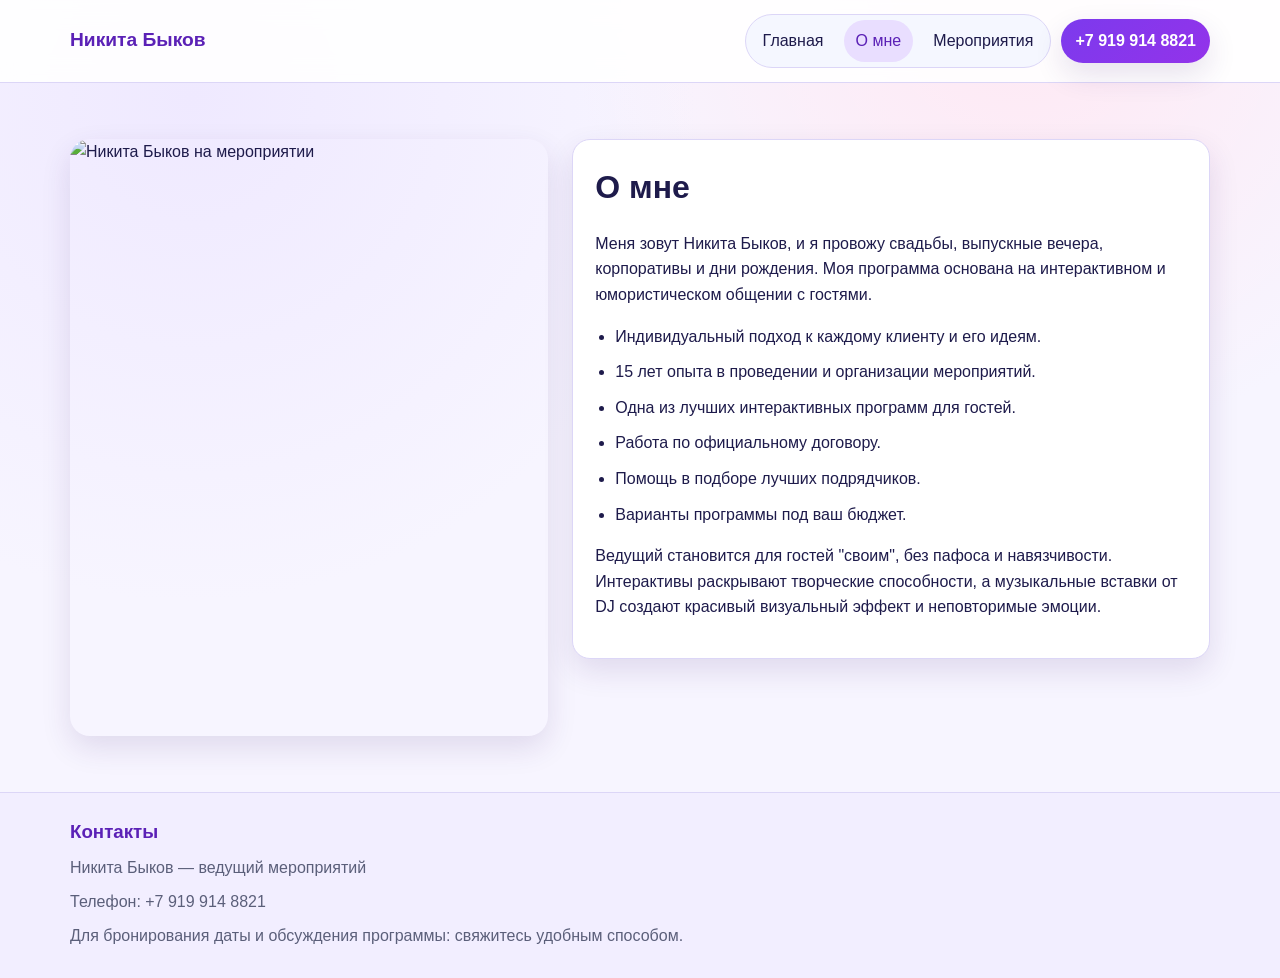
==== about.html @ 82c1de79 "first commit" ====
<!doctype html>
<html lang="ru">
  <head>
    <meta charset="UTF-8" />
    <meta name="viewport" content="width=device-width, initial-scale=1.0" />
    <title>О мне — Никита Быков</title>
    <link rel="stylesheet" href="styles.css" />
  </head>
  <body>
    <header>
      <div class="container navbar">
        <a class="logo" href="index.html">Никита Быков</a>
        <div class="nav-right">
          <nav>
            <a href="index.html">Главная</a>
            <a class="active" href="about.html">О мне</a>
            <a href="events.html">Мероприятия</a>
          </nav>
          <a class="phone-link" href="tel:+79199148821">+7 919 914 8821</a>
        </div>
      </div>
    </header>

    <main>
      <section class="container about-layout">
        <img
          class="about-photo"
          src="image/629B~1.JPG"
          alt="Никита Быков на мероприятии"
        />
        <div class="card">
          <h1 class="section-title">О мне</h1>
          <p>
            Меня зовут Никита Быков, и я провожу свадьбы, выпускные вечера,
            корпоративы и дни рождения. Моя программа основана на интерактивном
            и юмористическом общении с гостями.
          </p>
          <ul class="about-list">
            <li>Индивидуальный подход к каждому клиенту и его идеям.</li>
            <li>15 лет опыта в проведении и организации мероприятий.</li>
            <li>Одна из лучших интерактивных программ для гостей.</li>
            <li>Работа по официальному договору.</li>
            <li>Помощь в подборе лучших подрядчиков.</li>
            <li>Варианты программы под ваш бюджет.</li>
          </ul>
          <p>
            Ведущий становится для гостей "своим", без пафоса и навязчивости.
            Интерактивы раскрывают творческие способности, а музыкальные вставки
            от DJ создают красивый визуальный эффект и неповторимые эмоции.
          </p>
        </div>
      </section>
    </main>

    <footer>
      <div class="container footer-grid">
        <h3 class="footer-title">Контакты</h3>
        <p class="footer-note">Никита Быков — ведущий мероприятий</p>
        <p class="footer-note">Телефон: <a href="tel:+79199148821">+7 919 914 8821</a></p>
        <p class="footer-note">Для бронирования даты и обсуждения программы: свяжитесь удобным способом.</p>
      </div>
    </footer>
  </body>
</html>
---- styles.css ----
:root {
  --bg: #f7f5ff;
  --surface: #ffffff;
  --surface-soft: #f5f7ff;
  --text: #1e1b4b;
  --muted: #5b5f7a;
  --accent: #7c3aed;
  --accent-dark: #5b21b6;
  --border: #dcd6f7;
  --shadow: 0 12px 30px rgba(60, 25, 110, 0.12);
}

* {
  box-sizing: border-box;
}

body {
  margin: 0;
  font-family: "Segoe UI", Tahoma, sans-serif;
  background:
    radial-gradient(circle at 15% 10%, #efe9ff 0, transparent 36%),
    radial-gradient(circle at 80% 0%, #ffe8f3 0, transparent 32%),
    var(--bg);
  color: var(--text);
  line-height: 1.6;
}

a {
  color: inherit;
  text-decoration: none;
}

.container {
  width: min(1140px, 92%);
  margin: 0 auto;
}

header {
  position: sticky;
  top: 0;
  z-index: 20;
  border-bottom: 1px solid var(--border);
  background: rgba(255, 255, 255, 0.9);
  backdrop-filter: blur(12px);
}

.navbar {
  display: flex;
  align-items: center;
  justify-content: space-between;
  gap: 12px;
  padding: 14px 0;
}

.logo {
  font-size: 1.2rem;
  font-weight: 700;
  color: var(--accent-dark);
}

.nav-right {
  display: flex;
  align-items: center;
  gap: 10px;
}

nav {
  display: flex;
  gap: 8px;
  background: var(--surface-soft);
  border: 1px solid var(--border);
  border-radius: 999px;
  padding: 5px;
}

nav a {
  padding: 8px 12px;
  border-radius: 999px;
  transition: all 0.2s ease;
}

nav a:hover,
nav a.active {
  background: #e9deff;
  color: var(--accent-dark);
}

.phone-link {
  display: inline-flex;
  align-items: center;
  gap: 6px;
  background: linear-gradient(135deg, var(--accent), #9333ea);
  color: #fff;
  border-radius: 999px;
  padding: 9px 14px;
  font-weight: 600;
  box-shadow: var(--shadow);
}

main {
  padding: 56px 0;
  min-height: calc(100vh - 220px);
}

.hero {
  display: grid;
  grid-template-columns: 1.15fr 1fr;
  gap: 32px;
  align-items: center;
}

.hero img,
.about-photo,
.event-card img {
  width: 100%;
  border-radius: 20px;
  object-fit: cover;
  box-shadow: var(--shadow);
}

.hero img,
.about-photo {
  aspect-ratio: 4 / 5;
}

.hero h1 {
  margin-top: 0;
  margin-bottom: 14px;
  font-size: clamp(1.9rem, 3.8vw, 3.1rem);
  line-height: 1.15;
}

.lead {
  color: var(--muted);
  font-size: 1.08rem;
}

.btn {
  display: inline-block;
  margin-top: 8px;
  background: linear-gradient(135deg, var(--accent), #9333ea);
  color: #fff;
  padding: 12px 20px;
  border-radius: 12px;
  font-weight: 700;
  transition: transform 0.2s ease;
  box-shadow: var(--shadow);
}

.btn:hover {
  transform: translateY(-2px);
}

.section-title {
  margin: 0 0 18px;
  font-size: 2rem;
}

.card {
  background: var(--surface);
  border: 1px solid var(--border);
  border-radius: 18px;
  padding: 22px;
  box-shadow: var(--shadow);
}

.features {
  display: grid;
  grid-template-columns: repeat(auto-fit, minmax(230px, 1fr));
  gap: 14px;
  margin-top: 20px;
}

.features .card {
  padding: 18px;
}

.about-layout {
  display: grid;
  grid-template-columns: 0.9fr 1.2fr;
  gap: 24px;
  align-items: start;
}

.about-list {
  margin: 0;
  padding-left: 20px;
}

.about-list li {
  margin-bottom: 10px;
}

.filter-bar {
  display: flex;
  flex-wrap: wrap;
  gap: 10px;
  margin-bottom: 22px;
}

.filter-btn {
  border: 1px solid var(--border);
  background: var(--surface);
  color: var(--text);
  padding: 10px 15px;
  border-radius: 999px;
  cursor: pointer;
  font-size: 0.96rem;
}

.filter-btn.active {
  background: var(--accent);
  color: #fff;
  border-color: var(--accent);
}

.events-grid {
  display: grid;
  grid-template-columns: repeat(auto-fit, minmax(250px, 1fr));
  gap: 16px;
  align-items: stretch;
}

.event-card {
  display: flex;
  flex-direction: column;
  background: var(--surface);
  border: 1px solid var(--border);
  border-radius: 16px;
  overflow: hidden;
  box-shadow: var(--shadow);
}

.event-card img {
  aspect-ratio: 4 / 3;
  height: auto;
  object-position: center;
  display: block;
}

.event-card .content {
  display: flex;
  flex-direction: column;
  gap: 6px;
  padding: 16px;
  flex: 1;
}

.event-tag {
  color: var(--accent-dark);
  font-size: 0.92rem;
  font-weight: 700;
  margin-bottom: 6px;
}

.event-card h3 {
  margin: 0;
  min-height: 52px;
}

.event-card p {
  margin: 0;
  color: var(--muted);
  flex: 1;
}

footer {
  border-top: 1px solid var(--border);
  background: #f2eeff;
  padding: 24px 0 30px;
}

.footer-grid {
  display: grid;
  gap: 8px;
}

.footer-title {
  margin: 0;
  color: var(--accent-dark);
}

.footer-note {
  margin: 0;
  color: var(--muted);
}

@media (max-width: 980px) {
  .navbar {
    align-items: flex-start;
    flex-direction: column;
  }

  .nav-right {
    width: 100%;
    justify-content: space-between;
  }

  nav {
    flex-wrap: wrap;
    border-radius: 16px;
  }
}

@media (max-width: 800px) {
  main {
    padding: 38px 0;
  }

  .hero,
  .about-layout {
    grid-template-columns: 1fr;
  }

  .hero img {
    max-height: 420px;
  }
}

@media (max-width: 560px) {
  .logo {
    font-size: 1.05rem;
  }

  .nav-right {
    flex-direction: column;
    align-items: stretch;
  }

  nav {
    justify-content: center;
  }

  nav a {
    flex: 1;
    text-align: center;
  }

  .phone-link {
    justify-content: center;
  }

  .section-title {
    font-size: 1.6rem;
  }
}
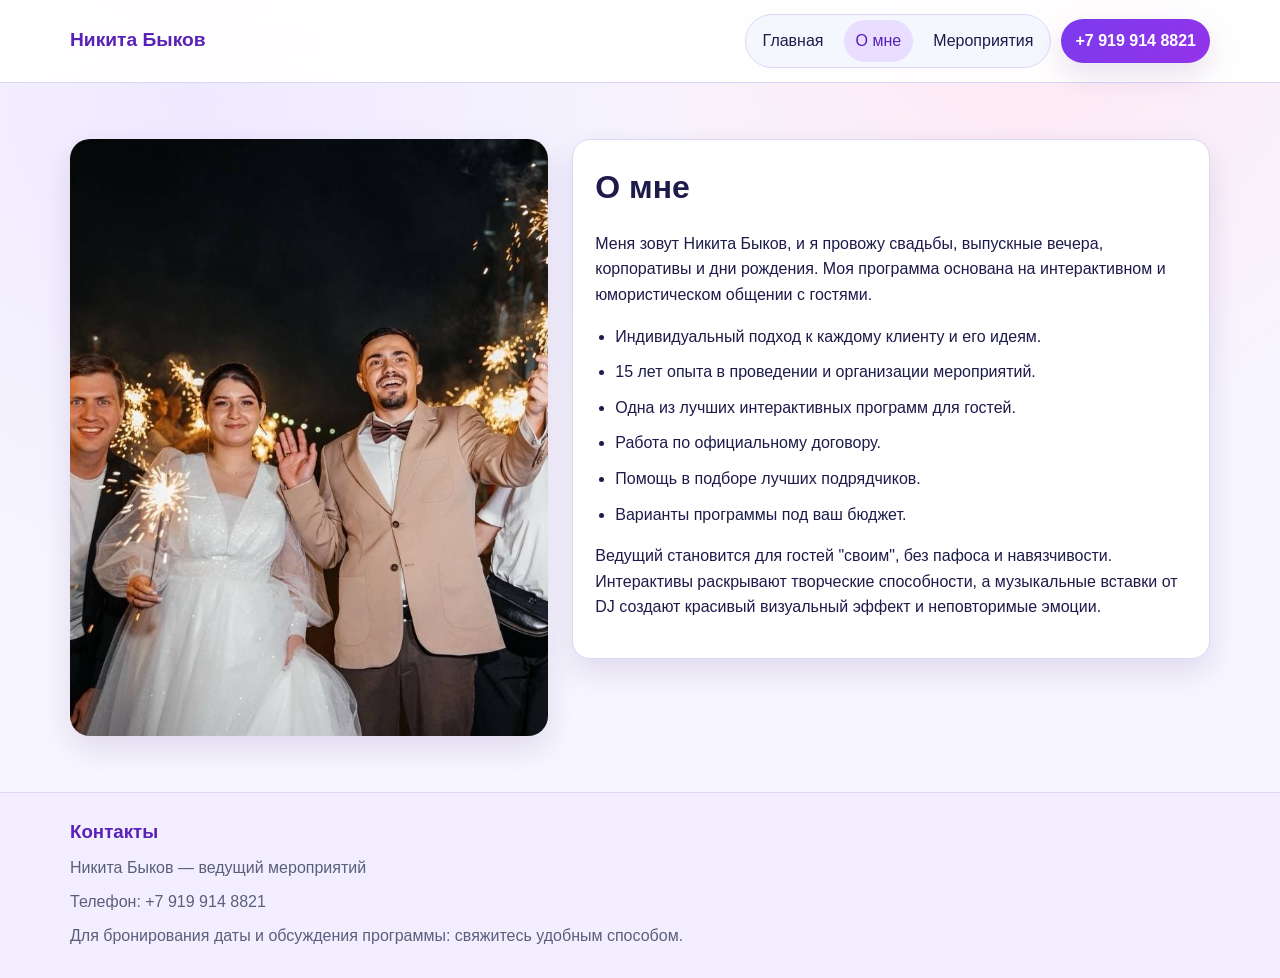
==== commit e2e733f2: "Update image paths after file renaming. Switch site pages to the new English image filenames so all " ====
--- a/about.html
+++ b/about.html
@@ -1,64 +1,64 @@
-<!doctype html>
-<html lang="ru">
-  <head>
-    <meta charset="UTF-8" />
-    <meta name="viewport" content="width=device-width, initial-scale=1.0" />
-    <title>О мне — Никита Быков</title>
-    <link rel="stylesheet" href="styles.css" />
-  </head>
-  <body>
-    <header>
-      <div class="container navbar">
-        <a class="logo" href="index.html">Никита Быков</a>
-        <div class="nav-right">
-          <nav>
-            <a href="index.html">Главная</a>
-            <a class="active" href="about.html">О мне</a>
-            <a href="events.html">Мероприятия</a>
-          </nav>
-          <a class="phone-link" href="tel:+79199148821">+7 919 914 8821</a>
-        </div>
-      </div>
-    </header>
-
-    <main>
-      <section class="container about-layout">
-        <img
-          class="about-photo"
-          src="image/629B~1.JPG"
-          alt="Никита Быков на мероприятии"
-        />
-        <div class="card">
-          <h1 class="section-title">О мне</h1>
-          <p>
-            Меня зовут Никита Быков, и я провожу свадьбы, выпускные вечера,
-            корпоративы и дни рождения. Моя программа основана на интерактивном
-            и юмористическом общении с гостями.
-          </p>
-          <ul class="about-list">
-            <li>Индивидуальный подход к каждому клиенту и его идеям.</li>
-            <li>15 лет опыта в проведении и организации мероприятий.</li>
-            <li>Одна из лучших интерактивных программ для гостей.</li>
-            <li>Работа по официальному договору.</li>
-            <li>Помощь в подборе лучших подрядчиков.</li>
-            <li>Варианты программы под ваш бюджет.</li>
-          </ul>
-          <p>
-            Ведущий становится для гостей "своим", без пафоса и навязчивости.
-            Интерактивы раскрывают творческие способности, а музыкальные вставки
-            от DJ создают красивый визуальный эффект и неповторимые эмоции.
-          </p>
-        </div>
-      </section>
-    </main>
-
-    <footer>
-      <div class="container footer-grid">
-        <h3 class="footer-title">Контакты</h3>
-        <p class="footer-note">Никита Быков — ведущий мероприятий</p>
-        <p class="footer-note">Телефон: <a href="tel:+79199148821">+7 919 914 8821</a></p>
-        <p class="footer-note">Для бронирования даты и обсуждения программы: свяжитесь удобным способом.</p>
-      </div>
-    </footer>
-  </body>
-</html>
+<!doctype html>
+<html lang="ru">
+  <head>
+    <meta charset="UTF-8" />
+    <meta name="viewport" content="width=device-width, initial-scale=1.0" />
+    <title>О мне — Никита Быков</title>
+    <link rel="stylesheet" href="styles.css" />
+  </head>
+  <body>
+    <header>
+      <div class="container navbar">
+        <a class="logo" href="index.html">Никита Быков</a>
+        <div class="nav-right">
+          <nav>
+            <a href="index.html">Главная</a>
+            <a class="active" href="about.html">О мне</a>
+            <a href="events.html">Мероприятия</a>
+          </nav>
+          <a class="phone-link" href="tel:+79199148821">+7 919 914 8821</a>
+        </div>
+      </div>
+    </header>
+
+    <main>
+      <section class="container about-layout">
+        <img
+          class="about-photo"
+          src="image/wedding.jpg"
+          alt="Никита Быков на мероприятии"
+        />
+        <div class="card">
+          <h1 class="section-title">О мне</h1>
+          <p>
+            Меня зовут Никита Быков, и я провожу свадьбы, выпускные вечера,
+            корпоративы и дни рождения. Моя программа основана на интерактивном
+            и юмористическом общении с гостями.
+          </p>
+          <ul class="about-list">
+            <li>Индивидуальный подход к каждому клиенту и его идеям.</li>
+            <li>15 лет опыта в проведении и организации мероприятий.</li>
+            <li>Одна из лучших интерактивных программ для гостей.</li>
+            <li>Работа по официальному договору.</li>
+            <li>Помощь в подборе лучших подрядчиков.</li>
+            <li>Варианты программы под ваш бюджет.</li>
+          </ul>
+          <p>
+            Ведущий становится для гостей "своим", без пафоса и навязчивости.
+            Интерактивы раскрывают творческие способности, а музыкальные вставки
+            от DJ создают красивый визуальный эффект и неповторимые эмоции.
+          </p>
+        </div>
+      </section>
+    </main>
+
+    <footer>
+      <div class="container footer-grid">
+        <h3 class="footer-title">Контакты</h3>
+        <p class="footer-note">Никита Быков — ведущий мероприятий</p>
+        <p class="footer-note">Телефон: <a href="tel:+79199148821">+7 919 914 8821</a></p>
+        <p class="footer-note">Для бронирования даты и обсуждения программы: свяжитесь удобным способом.</p>
+      </div>
+    </footer>
+  </body>
+</html>
--- a/styles.css
+++ b/styles.css
@@ -1,346 +1,346 @@
-:root {
-  --bg: #f7f5ff;
-  --surface: #ffffff;
-  --surface-soft: #f5f7ff;
-  --text: #1e1b4b;
-  --muted: #5b5f7a;
-  --accent: #7c3aed;
-  --accent-dark: #5b21b6;
-  --border: #dcd6f7;
-  --shadow: 0 12px 30px rgba(60, 25, 110, 0.12);
-}
-
-* {
-  box-sizing: border-box;
-}
-
-body {
-  margin: 0;
-  font-family: "Segoe UI", Tahoma, sans-serif;
-  background:
-    radial-gradient(circle at 15% 10%, #efe9ff 0, transparent 36%),
-    radial-gradient(circle at 80% 0%, #ffe8f3 0, transparent 32%),
-    var(--bg);
-  color: var(--text);
-  line-height: 1.6;
-}
-
-a {
-  color: inherit;
-  text-decoration: none;
-}
-
-.container {
-  width: min(1140px, 92%);
-  margin: 0 auto;
-}
-
-header {
-  position: sticky;
-  top: 0;
-  z-index: 20;
-  border-bottom: 1px solid var(--border);
-  background: rgba(255, 255, 255, 0.9);
-  backdrop-filter: blur(12px);
-}
-
-.navbar {
-  display: flex;
-  align-items: center;
-  justify-content: space-between;
-  gap: 12px;
-  padding: 14px 0;
-}
-
-.logo {
-  font-size: 1.2rem;
-  font-weight: 700;
-  color: var(--accent-dark);
-}
-
-.nav-right {
-  display: flex;
-  align-items: center;
-  gap: 10px;
-}
-
-nav {
-  display: flex;
-  gap: 8px;
-  background: var(--surface-soft);
-  border: 1px solid var(--border);
-  border-radius: 999px;
-  padding: 5px;
-}
-
-nav a {
-  padding: 8px 12px;
-  border-radius: 999px;
-  transition: all 0.2s ease;
-}
-
-nav a:hover,
-nav a.active {
-  background: #e9deff;
-  color: var(--accent-dark);
-}
-
-.phone-link {
-  display: inline-flex;
-  align-items: center;
-  gap: 6px;
-  background: linear-gradient(135deg, var(--accent), #9333ea);
-  color: #fff;
-  border-radius: 999px;
-  padding: 9px 14px;
-  font-weight: 600;
-  box-shadow: var(--shadow);
-}
-
-main {
-  padding: 56px 0;
-  min-height: calc(100vh - 220px);
-}
-
-.hero {
-  display: grid;
-  grid-template-columns: 1.15fr 1fr;
-  gap: 32px;
-  align-items: center;
-}
-
-.hero img,
-.about-photo,
-.event-card img {
-  width: 100%;
-  border-radius: 20px;
-  object-fit: cover;
-  box-shadow: var(--shadow);
-}
-
-.hero img,
-.about-photo {
-  aspect-ratio: 4 / 5;
-}
-
-.hero h1 {
-  margin-top: 0;
-  margin-bottom: 14px;
-  font-size: clamp(1.9rem, 3.8vw, 3.1rem);
-  line-height: 1.15;
-}
-
-.lead {
-  color: var(--muted);
-  font-size: 1.08rem;
-}
-
-.btn {
-  display: inline-block;
-  margin-top: 8px;
-  background: linear-gradient(135deg, var(--accent), #9333ea);
-  color: #fff;
-  padding: 12px 20px;
-  border-radius: 12px;
-  font-weight: 700;
-  transition: transform 0.2s ease;
-  box-shadow: var(--shadow);
-}
-
-.btn:hover {
-  transform: translateY(-2px);
-}
-
-.section-title {
-  margin: 0 0 18px;
-  font-size: 2rem;
-}
-
-.card {
-  background: var(--surface);
-  border: 1px solid var(--border);
-  border-radius: 18px;
-  padding: 22px;
-  box-shadow: var(--shadow);
-}
-
-.features {
-  display: grid;
-  grid-template-columns: repeat(auto-fit, minmax(230px, 1fr));
-  gap: 14px;
-  margin-top: 20px;
-}
-
-.features .card {
-  padding: 18px;
-}
-
-.about-layout {
-  display: grid;
-  grid-template-columns: 0.9fr 1.2fr;
-  gap: 24px;
-  align-items: start;
-}
-
-.about-list {
-  margin: 0;
-  padding-left: 20px;
-}
-
-.about-list li {
-  margin-bottom: 10px;
-}
-
-.filter-bar {
-  display: flex;
-  flex-wrap: wrap;
-  gap: 10px;
-  margin-bottom: 22px;
-}
-
-.filter-btn {
-  border: 1px solid var(--border);
-  background: var(--surface);
-  color: var(--text);
-  padding: 10px 15px;
-  border-radius: 999px;
-  cursor: pointer;
-  font-size: 0.96rem;
-}
-
-.filter-btn.active {
-  background: var(--accent);
-  color: #fff;
-  border-color: var(--accent);
-}
-
-.events-grid {
-  display: grid;
-  grid-template-columns: repeat(auto-fit, minmax(250px, 1fr));
-  gap: 16px;
-  align-items: stretch;
-}
-
-.event-card {
-  display: flex;
-  flex-direction: column;
-  background: var(--surface);
-  border: 1px solid var(--border);
-  border-radius: 16px;
-  overflow: hidden;
-  box-shadow: var(--shadow);
-}
-
-.event-card img {
-  aspect-ratio: 4 / 3;
-  height: auto;
-  object-position: center;
-  display: block;
-}
-
-.event-card .content {
-  display: flex;
-  flex-direction: column;
-  gap: 6px;
-  padding: 16px;
-  flex: 1;
-}
-
-.event-tag {
-  color: var(--accent-dark);
-  font-size: 0.92rem;
-  font-weight: 700;
-  margin-bottom: 6px;
-}
-
-.event-card h3 {
-  margin: 0;
-  min-height: 52px;
-}
-
-.event-card p {
-  margin: 0;
-  color: var(--muted);
-  flex: 1;
-}
-
-footer {
-  border-top: 1px solid var(--border);
-  background: #f2eeff;
-  padding: 24px 0 30px;
-}
-
-.footer-grid {
-  display: grid;
-  gap: 8px;
-}
-
-.footer-title {
-  margin: 0;
-  color: var(--accent-dark);
-}
-
-.footer-note {
-  margin: 0;
-  color: var(--muted);
-}
-
-@media (max-width: 980px) {
-  .navbar {
-    align-items: flex-start;
-    flex-direction: column;
-  }
-
-  .nav-right {
-    width: 100%;
-    justify-content: space-between;
-  }
-
-  nav {
-    flex-wrap: wrap;
-    border-radius: 16px;
-  }
-}
-
-@media (max-width: 800px) {
-  main {
-    padding: 38px 0;
-  }
-
-  .hero,
-  .about-layout {
-    grid-template-columns: 1fr;
-  }
-
-  .hero img {
-    max-height: 420px;
-  }
-}
-
-@media (max-width: 560px) {
-  .logo {
-    font-size: 1.05rem;
-  }
-
-  .nav-right {
-    flex-direction: column;
-    align-items: stretch;
-  }
-
-  nav {
-    justify-content: center;
-  }
-
-  nav a {
-    flex: 1;
-    text-align: center;
-  }
-
-  .phone-link {
-    justify-content: center;
-  }
-
-  .section-title {
-    font-size: 1.6rem;
-  }
-}
+:root {
+  --bg: #f7f5ff;
+  --surface: #ffffff;
+  --surface-soft: #f5f7ff;
+  --text: #1e1b4b;
+  --muted: #5b5f7a;
+  --accent: #7c3aed;
+  --accent-dark: #5b21b6;
+  --border: #dcd6f7;
+  --shadow: 0 12px 30px rgba(60, 25, 110, 0.12);
+}
+
+* {
+  box-sizing: border-box;
+}
+
+body {
+  margin: 0;
+  font-family: "Segoe UI", Tahoma, sans-serif;
+  background:
+    radial-gradient(circle at 15% 10%, #efe9ff 0, transparent 36%),
+    radial-gradient(circle at 80% 0%, #ffe8f3 0, transparent 32%),
+    var(--bg);
+  color: var(--text);
+  line-height: 1.6;
+}
+
+a {
+  color: inherit;
+  text-decoration: none;
+}
+
+.container {
+  width: min(1140px, 92%);
+  margin: 0 auto;
+}
+
+header {
+  position: sticky;
+  top: 0;
+  z-index: 20;
+  border-bottom: 1px solid var(--border);
+  background: rgba(255, 255, 255, 0.9);
+  backdrop-filter: blur(12px);
+}
+
+.navbar {
+  display: flex;
+  align-items: center;
+  justify-content: space-between;
+  gap: 12px;
+  padding: 14px 0;
+}
+
+.logo {
+  font-size: 1.2rem;
+  font-weight: 700;
+  color: var(--accent-dark);
+}
+
+.nav-right {
+  display: flex;
+  align-items: center;
+  gap: 10px;
+}
+
+nav {
+  display: flex;
+  gap: 8px;
+  background: var(--surface-soft);
+  border: 1px solid var(--border);
+  border-radius: 999px;
+  padding: 5px;
+}
+
+nav a {
+  padding: 8px 12px;
+  border-radius: 999px;
+  transition: all 0.2s ease;
+}
+
+nav a:hover,
+nav a.active {
+  background: #e9deff;
+  color: var(--accent-dark);
+}
+
+.phone-link {
+  display: inline-flex;
+  align-items: center;
+  gap: 6px;
+  background: linear-gradient(135deg, var(--accent), #9333ea);
+  color: #fff;
+  border-radius: 999px;
+  padding: 9px 14px;
+  font-weight: 600;
+  box-shadow: var(--shadow);
+}
+
+main {
+  padding: 56px 0;
+  min-height: calc(100vh - 220px);
+}
+
+.hero {
+  display: grid;
+  grid-template-columns: 1.15fr 1fr;
+  gap: 32px;
+  align-items: center;
+}
+
+.hero img,
+.about-photo,
+.event-card img {
+  width: 100%;
+  border-radius: 20px;
+  object-fit: cover;
+  box-shadow: var(--shadow);
+}
+
+.hero img,
+.about-photo {
+  aspect-ratio: 4 / 5;
+}
+
+.hero h1 {
+  margin-top: 0;
+  margin-bottom: 14px;
+  font-size: clamp(1.9rem, 3.8vw, 3.1rem);
+  line-height: 1.15;
+}
+
+.lead {
+  color: var(--muted);
+  font-size: 1.08rem;
+}
+
+.btn {
+  display: inline-block;
+  margin-top: 8px;
+  background: linear-gradient(135deg, var(--accent), #9333ea);
+  color: #fff;
+  padding: 12px 20px;
+  border-radius: 12px;
+  font-weight: 700;
+  transition: transform 0.2s ease;
+  box-shadow: var(--shadow);
+}
+
+.btn:hover {
+  transform: translateY(-2px);
+}
+
+.section-title {
+  margin: 0 0 18px;
+  font-size: 2rem;
+}
+
+.card {
+  background: var(--surface);
+  border: 1px solid var(--border);
+  border-radius: 18px;
+  padding: 22px;
+  box-shadow: var(--shadow);
+}
+
+.features {
+  display: grid;
+  grid-template-columns: repeat(auto-fit, minmax(230px, 1fr));
+  gap: 14px;
+  margin-top: 20px;
+}
+
+.features .card {
+  padding: 18px;
+}
+
+.about-layout {
+  display: grid;
+  grid-template-columns: 0.9fr 1.2fr;
+  gap: 24px;
+  align-items: start;
+}
+
+.about-list {
+  margin: 0;
+  padding-left: 20px;
+}
+
+.about-list li {
+  margin-bottom: 10px;
+}
+
+.filter-bar {
+  display: flex;
+  flex-wrap: wrap;
+  gap: 10px;
+  margin-bottom: 22px;
+}
+
+.filter-btn {
+  border: 1px solid var(--border);
+  background: var(--surface);
+  color: var(--text);
+  padding: 10px 15px;
+  border-radius: 999px;
+  cursor: pointer;
+  font-size: 0.96rem;
+}
+
+.filter-btn.active {
+  background: var(--accent);
+  color: #fff;
+  border-color: var(--accent);
+}
+
+.events-grid {
+  display: grid;
+  grid-template-columns: repeat(auto-fit, minmax(250px, 1fr));
+  gap: 16px;
+  align-items: stretch;
+}
+
+.event-card {
+  display: flex;
+  flex-direction: column;
+  background: var(--surface);
+  border: 1px solid var(--border);
+  border-radius: 16px;
+  overflow: hidden;
+  box-shadow: var(--shadow);
+}
+
+.event-card img {
+  aspect-ratio: 4 / 3;
+  height: auto;
+  object-position: center;
+  display: block;
+}
+
+.event-card .content {
+  display: flex;
+  flex-direction: column;
+  gap: 6px;
+  padding: 16px;
+  flex: 1;
+}
+
+.event-tag {
+  color: var(--accent-dark);
+  font-size: 0.92rem;
+  font-weight: 700;
+  margin-bottom: 6px;
+}
+
+.event-card h3 {
+  margin: 0;
+  min-height: 52px;
+}
+
+.event-card p {
+  margin: 0;
+  color: var(--muted);
+  flex: 1;
+}
+
+footer {
+  border-top: 1px solid var(--border);
+  background: #f2eeff;
+  padding: 24px 0 30px;
+}
+
+.footer-grid {
+  display: grid;
+  gap: 8px;
+}
+
+.footer-title {
+  margin: 0;
+  color: var(--accent-dark);
+}
+
+.footer-note {
+  margin: 0;
+  color: var(--muted);
+}
+
+@media (max-width: 980px) {
+  .navbar {
+    align-items: flex-start;
+    flex-direction: column;
+  }
+
+  .nav-right {
+    width: 100%;
+    justify-content: space-between;
+  }
+
+  nav {
+    flex-wrap: wrap;
+    border-radius: 16px;
+  }
+}
+
+@media (max-width: 800px) {
+  main {
+    padding: 38px 0;
+  }
+
+  .hero,
+  .about-layout {
+    grid-template-columns: 1fr;
+  }
+
+  .hero img {
+    max-height: 420px;
+  }
+}
+
+@media (max-width: 560px) {
+  .logo {
+    font-size: 1.05rem;
+  }
+
+  .nav-right {
+    flex-direction: column;
+    align-items: stretch;
+  }
+
+  nav {
+    justify-content: center;
+  }
+
+  nav a {
+    flex: 1;
+    text-align: center;
+  }
+
+  .phone-link {
+    justify-content: center;
+  }
+
+  .section-title {
+    font-size: 1.6rem;
+  }
+}
